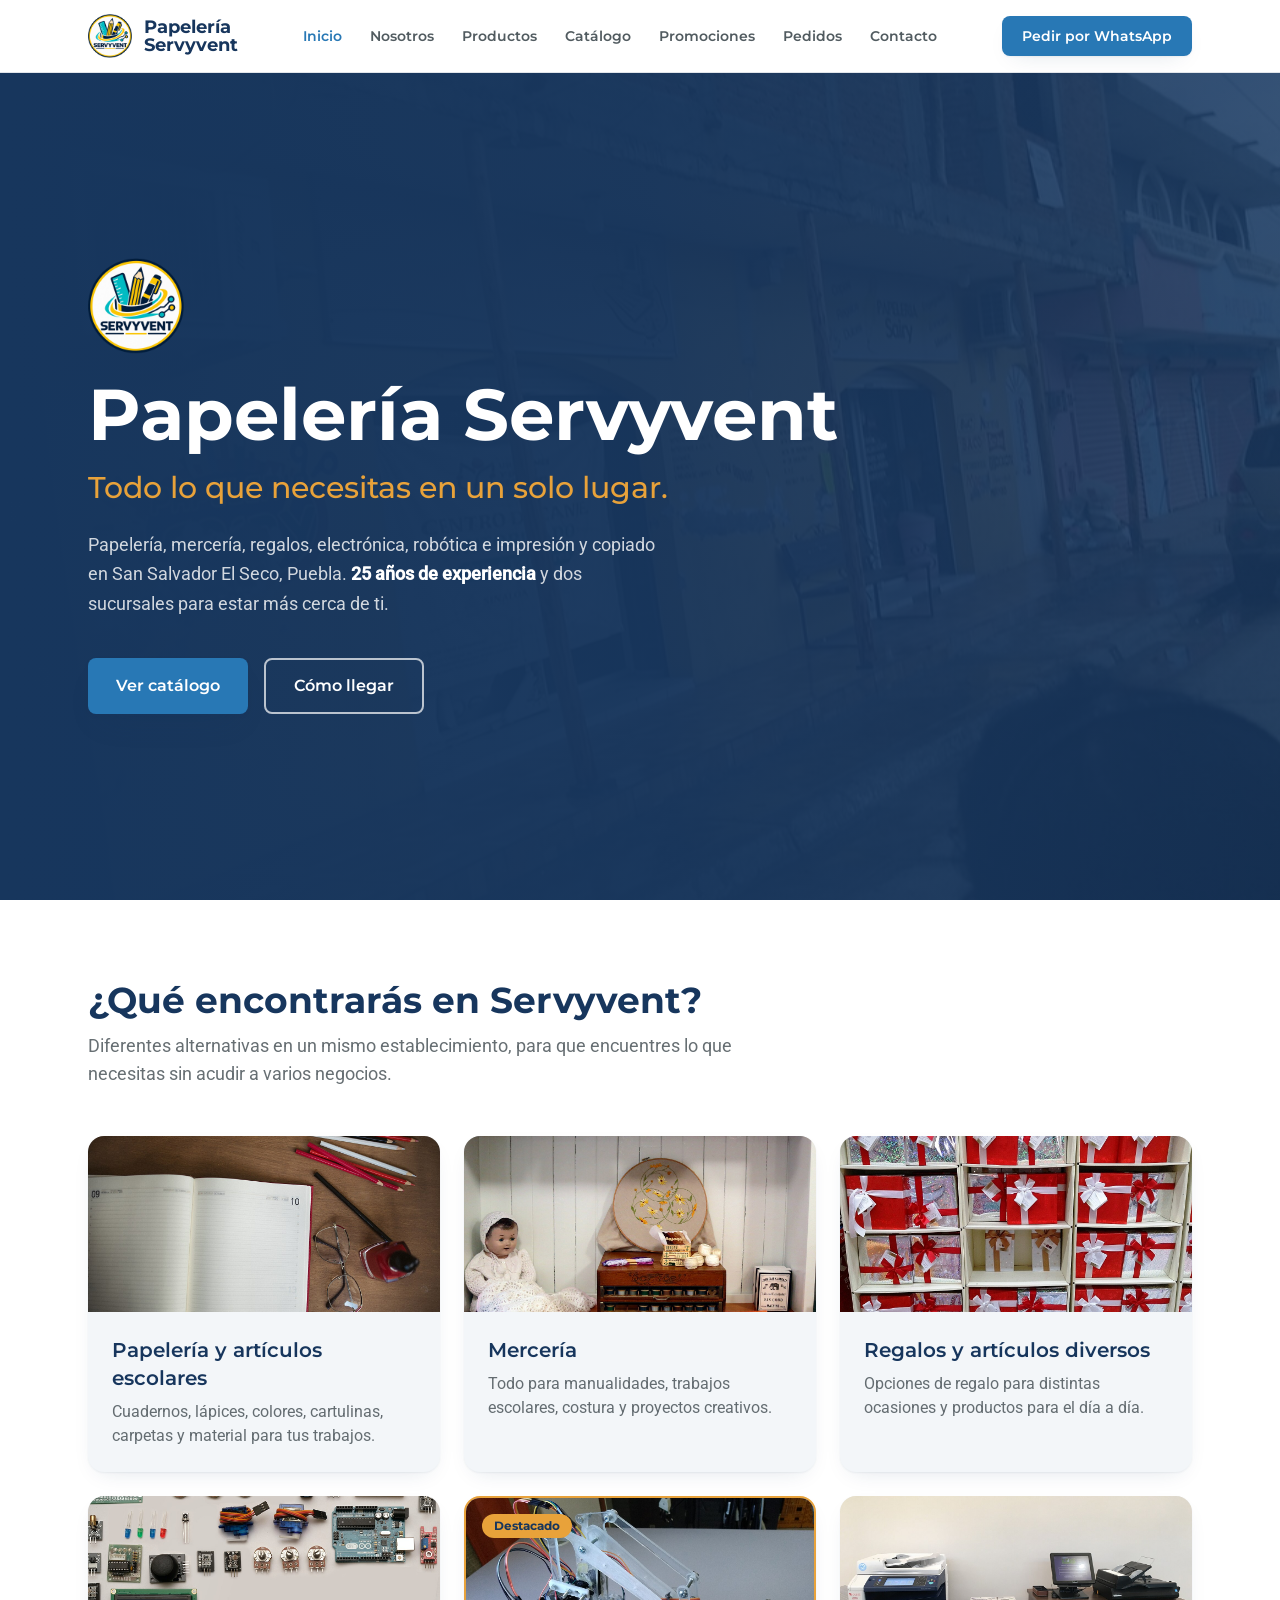
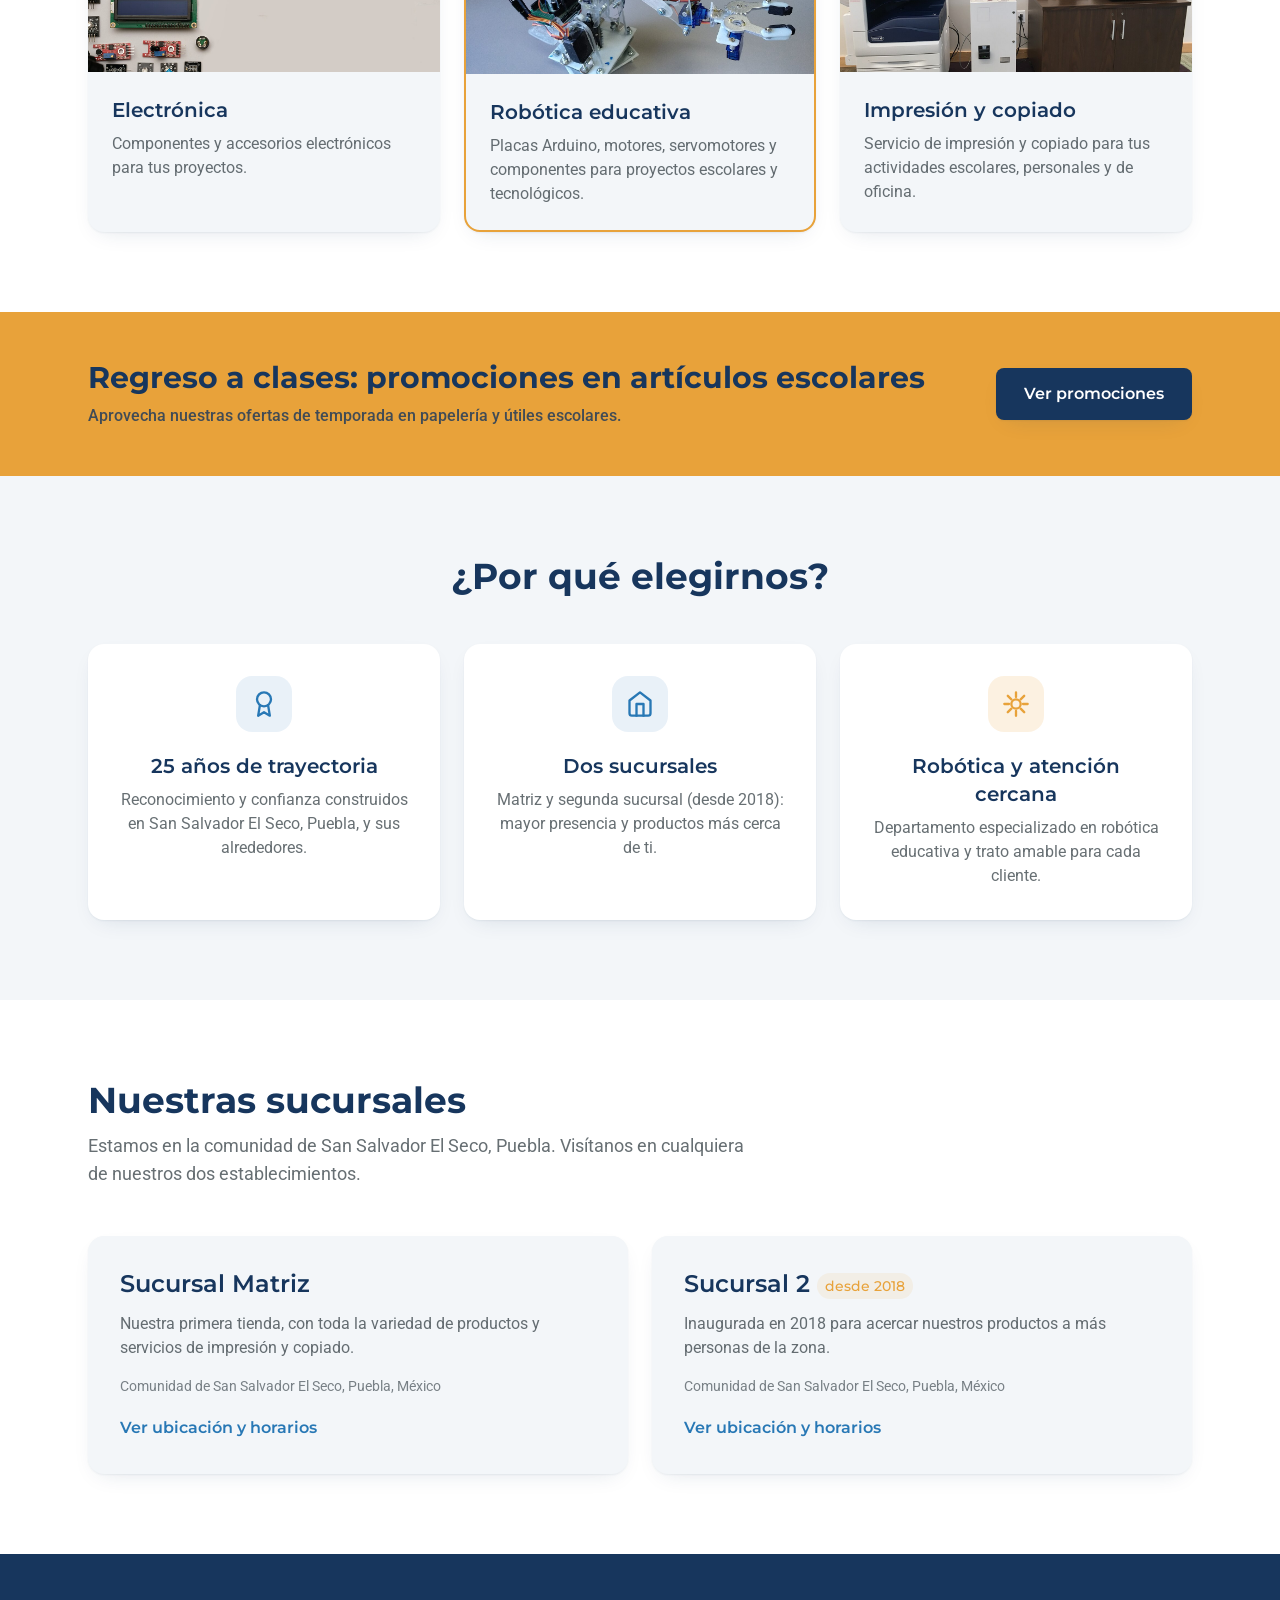
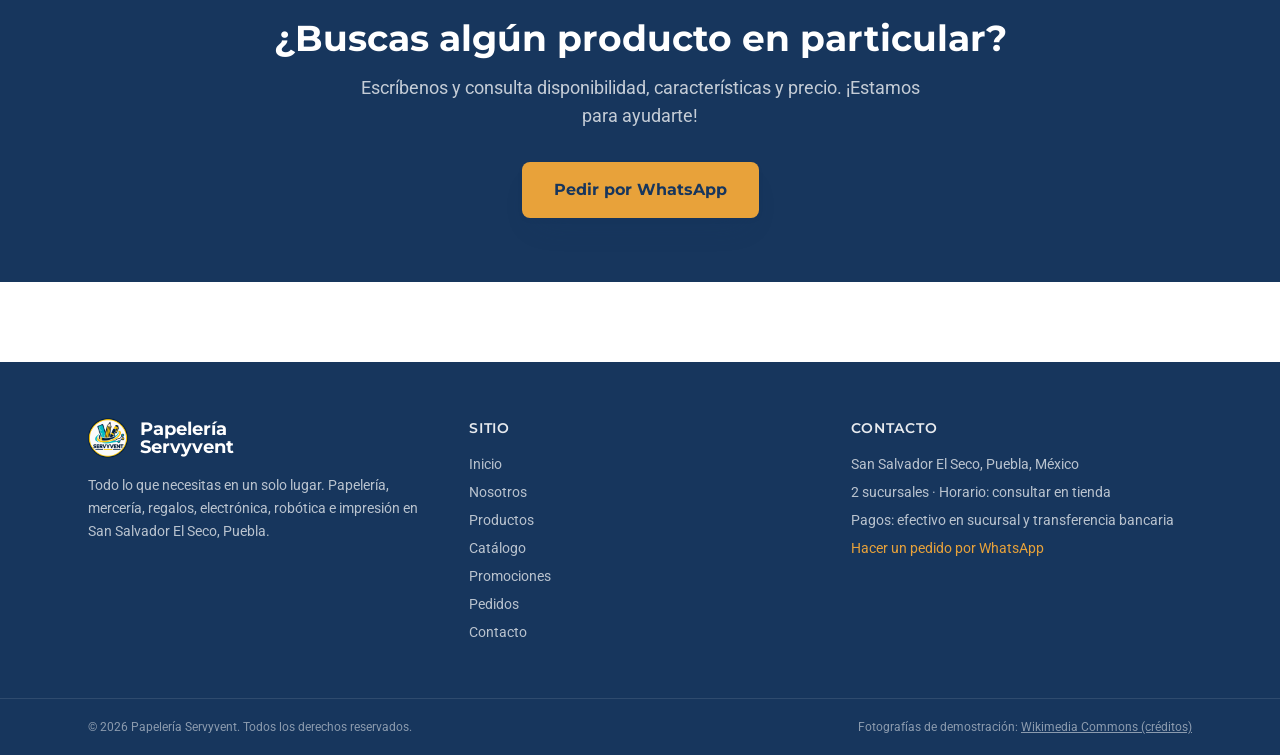
==== index.html @ 15187e7e "Sitio web Papelería Servyvent — versión inicial" ====
﻿<!DOCTYPE html>
<html lang="es">
<head>
<meta charset="UTF-8">
<meta name="viewport" content="width=device-width, initial-scale=1.0">
<title>Papelería Servyvent — Todo lo que necesitas en un solo lugar | San Salvador El Seco, Puebla</title>
<meta name="description" content="Papelería Servyvent en San Salvador El Seco, Puebla: papelería, mercería, regalos, electrónica, robótica e impresión y copiado. 25 años de experiencia y 2 sucursales.">
<link rel="stylesheet" href="assets/css/fonts.css">
<link rel="stylesheet" href="assets/css/tailwind.build.css">

<link rel="stylesheet" href="assets/css/site.css">
<link rel="icon" type="image/png" href="assets/img/logo-64.png">
</head>
<body data-page="inicio" class="bg-paper text-ink font-body antialiased">
<div id="site-header"></div>

<main class="pt-[72px]">

  <!-- ============ HERO ============ -->
  <section class="relative min-h-[calc(100vh-72px)] flex items-center bg-primary">
    <div class="absolute inset-0 zoom-img">
      <img src="assets/img/hero.jpg" alt="Interior de la papelería" class="opacity-25">
    </div>
    <div class="absolute inset-0 bg-gradient-to-r from-primary via-primary/85 to-primary/40"></div>
    <div class="relative max-w-wrap mx-auto px-6 py-24 w-full">
      <img data-enter src="assets/img/logo-512.png" alt="Logo de Papelería Servyvent" class="logo-hero">
      <h1 data-enter="2" class="mt-6 font-display font-bold text-white text-5xl md:text-7xl leading-[1.05]">
        Papelería Servyvent
      </h1>
      <p data-enter="3" class="mt-5 font-display font-medium text-highlight text-2xl md:text-3xl">
        Todo lo que necesitas en un solo lugar.
      </p>
      <p data-enter="4" class="mt-6 max-w-xl text-white/80 text-lg leading-relaxed">
        Papelería, mercería, regalos, electrónica, robótica e impresión y copiado
        en San Salvador El Seco, Puebla. <strong class="text-white font-semibold">25 a&ntilde;os de experiencia</strong> y dos sucursales para estar m&aacute;s cerca de ti.
      </p>
      <div data-enter="4" class="mt-10 flex flex-wrap gap-4">
        <a href="catalogo.html" class="press inline-flex items-center gap-2 bg-accent hover:bg-highlight hover:text-primary text-white font-display font-semibold px-7 py-3.5 rounded-lg shadow-lift text-base">Ver catálogo</a>
        <a href="contacto.html" class="press inline-flex items-center gap-2 border-2 border-white/70 hover:border-white hover:bg-white hover:text-primary text-white font-display font-semibold px-7 py-3.5 rounded-lg text-base transition-colors">Cómo llegar</a>
      </div>
    </div>
  </section>

  <!-- ============ CATEGORIAS ============ -->
  <section class="py-20">
    <div class="max-w-wrap mx-auto px-6">
      <h2 class="font-display font-bold text-primary text-3xl md:text-4xl">¿Qué encontrarás en Servyvent?</h2>
      <p class="mt-3 text-ink/70 max-w-2xl text-lg">Diferentes alternativas en un mismo establecimiento, para que encuentres lo que necesitas sin acudir a varios negocios.</p>

      <div class="mt-12 grid gap-6 sm:grid-cols-2 lg:grid-cols-3">
        <a href="productos.html#cat-papeleria" class="lift group bg-surface rounded-2xl overflow-hidden shadow-card block">
          <div class="zoom-img h-44"><img src="assets/img/papeleria.jpg" alt="Útiles escolares y de oficina" loading="lazy"></div>
          <div class="p-6">
            <h3 class="font-display font-semibold text-primary text-xl group-hover:text-accent transition-colors">Papelería y artículos escolares</h3>
            <p class="mt-2 text-ink/70">Cuadernos, lápices, colores, cartulinas, carpetas y material para tus trabajos.</p>
          </div>
        </a>
        <a href="productos.html#cat-merceria" class="lift group bg-surface rounded-2xl overflow-hidden shadow-card block">
          <div class="zoom-img h-44"><img src="assets/img/merceria.jpg" alt="Mercería y material para manualidades" loading="lazy"></div>
          <div class="p-6">
            <h3 class="font-display font-semibold text-primary text-xl group-hover:text-accent transition-colors">Mercería</h3>
            <p class="mt-2 text-ink/70">Todo para manualidades, trabajos escolares, costura y proyectos creativos.</p>
          </div>
        </a>
        <a href="productos.html#cat-regalos" class="lift group bg-surface rounded-2xl overflow-hidden shadow-card block">
          <div class="zoom-img h-44"><img src="assets/img/regalos.jpg" alt="Regalos y artículos diversos" loading="lazy"></div>
          <div class="p-6">
            <h3 class="font-display font-semibold text-primary text-xl group-hover:text-accent transition-colors">Regalos y artículos diversos</h3>
            <p class="mt-2 text-ink/70">Opciones de regalo para distintas ocasiones y productos para el día a día.</p>
          </div>
        </a>
        <a href="productos.html#cat-electronica" class="lift group bg-surface rounded-2xl overflow-hidden shadow-card block">
          <div class="zoom-img h-44"><img src="assets/img/electronica.jpg" alt="Electrónica y componentes" loading="lazy"></div>
          <div class="p-6">
            <h3 class="font-display font-semibold text-primary text-xl group-hover:text-accent transition-colors">Electrónica</h3>
            <p class="mt-2 text-ink/70">Componentes y accesorios electrónicos para tus proyectos.</p>
          </div>
        </a>
        <a href="productos.html#cat-robotica" class="lift group relative bg-surface rounded-2xl overflow-hidden shadow-card block border-2 border-highlight">
          <span class="absolute top-4 left-4 z-10 bg-highlight text-primary text-xs font-display font-bold px-3 py-1 rounded-full">Destacado</span>
          <div class="zoom-img h-44"><img src="assets/img/robotica.jpg" alt="Robótica: Arduino, motores y servomotores" loading="lazy"></div>
          <div class="p-6">
            <h3 class="font-display font-semibold text-primary text-xl group-hover:text-accent transition-colors">Robótica educativa</h3>
            <p class="mt-2 text-ink/70">Placas Arduino, motores, servomotores y componentes para proyectos escolares y tecnológicos.</p>
          </div>
        </a>
        <a href="productos.html#cat-servicios" class="lift group bg-surface rounded-2xl overflow-hidden shadow-card block">
          <div class="zoom-img h-44"><img src="assets/img/impresion.jpg" alt="Servicio de impresión y copiado" loading="lazy"></div>
          <div class="p-6">
            <h3 class="font-display font-semibold text-primary text-xl group-hover:text-accent transition-colors">Impresión y copiado</h3>
            <p class="mt-2 text-ink/70">Servicio de impresión y copiado para tus actividades escolares, personales y de oficina.</p>
          </div>
        </a>
      </div>
    </div>
  </section>

  <!-- ============ BANDA PROMO ============ -->
  <section class="bg-highlight">
    <div class="max-w-wrap mx-auto px-6 py-12 flex flex-col md:flex-row items-center justify-between gap-6">
      <div>
        <h2 class="font-display font-bold text-primary text-2xl md:text-3xl">Regreso a clases: promociones en artículos escolares</h2>
        <p class="mt-2 text-primary/80 font-medium">Aprovecha nuestras ofertas de temporada en papelería y útiles escolares.</p>
      </div>
      <a href="promociones.html" class="press shrink-0 inline-flex items-center gap-2 bg-primary hover:bg-accent text-white font-display font-semibold px-7 py-3.5 rounded-lg shadow-card">Ver promociones</a>
    </div>
  </section>

  <!-- ============ POR QUE SERVYVENT ============ -->
  <section class="py-20 bg-surface">
    <div class="max-w-wrap mx-auto px-6">
      <h2 class="font-display font-bold text-primary text-3xl md:text-4xl text-center">¿Por qué elegirnos?</h2>
      <div class="mt-12 grid gap-6 md:grid-cols-3">
        <div class="lift bg-paper rounded-2xl p-8 shadow-card text-center">
          <div class="w-14 h-14 mx-auto rounded-2xl bg-accent/10 text-accent flex items-center justify-center">
            <svg viewBox="0 0 24 24" width="28" height="28" fill="none" stroke="currentColor" stroke-width="2" stroke-linecap="round" stroke-linejoin="round"><circle cx="12" cy="8" r="6"/><path d="M15.5 13 17 22l-5-3-5 3 1.5-9"/></svg>
          </div>
          <h3 class="mt-5 font-display font-semibold text-primary text-xl">25 años de trayectoria</h3>
          <p class="mt-2 text-ink/70">Reconocimiento y confianza construidos en San Salvador El Seco, Puebla, y sus alrededores.</p>
        </div>
        <div class="lift bg-paper rounded-2xl p-8 shadow-card text-center">
          <div class="w-14 h-14 mx-auto rounded-2xl bg-accent/10 text-accent flex items-center justify-center">
            <svg viewBox="0 0 24 24" width="28" height="28" fill="none" stroke="currentColor" stroke-width="2" stroke-linecap="round" stroke-linejoin="round"><path d="M3 9l9-7 9 7v11a2 2 0 0 1-2 2H5a2 2 0 0 1-2-2z"/><path d="M9 22V12h6v10"/></svg>
          </div>
          <h3 class="mt-5 font-display font-semibold text-primary text-xl">Dos sucursales</h3>
          <p class="mt-2 text-ink/70">Matriz y segunda sucursal (desde 2018): mayor presencia y productos más cerca de ti.</p>
        </div>
        <div class="lift bg-paper rounded-2xl p-8 shadow-card text-center">
          <div class="w-14 h-14 mx-auto rounded-2xl bg-highlight/15 text-highlight flex items-center justify-center">
            <svg viewBox="0 0 24 24" width="28" height="28" fill="none" stroke="currentColor" stroke-width="2" stroke-linecap="round" stroke-linejoin="round"><path d="M12 2v4M12 18v4M2 12h4M18 12h4M5 5l3 3M16 16l3 3M19 5l-3 3M8 16l-3 3"/><circle cx="12" cy="12" r="4"/></svg>
          </div>
          <h3 class="mt-5 font-display font-semibold text-primary text-xl">Robótica y atención cercana</h3>
          <p class="mt-2 text-ink/70">Departamento especializado en robótica educativa y trato amable para cada cliente.</p>
        </div>
      </div>
    </div>
  </section>

  <!-- ============ SUCURSALES ============ -->
  <section class="py-20">
    <div class="max-w-wrap mx-auto px-6">
      <h2 class="font-display font-bold text-primary text-3xl md:text-4xl">Nuestras sucursales</h2>
      <p class="mt-3 text-ink/70 text-lg max-w-2xl">Estamos en la comunidad de San Salvador El Seco, Puebla. Visítanos en cualquiera de nuestros dos establecimientos.</p>
      <div class="mt-12 grid gap-6 md:grid-cols-2">
        <div class="lift bg-surface rounded-2xl p-8 shadow-card">
          <h3 class="font-display font-semibold text-primary text-2xl">Sucursal Matriz</h3>
          <p class="mt-3 text-ink/70">Nuestra primera tienda, con toda la variedad de productos y servicios de impresión y copiado.</p>
          <p class="mt-4 text-sm text-ink/60">Comunidad de San Salvador El Seco, Puebla, México</p>
          <a href="contacto.html" class="u-link mt-5 inline-block font-display font-semibold text-accent">Ver ubicación y horarios</a>
        </div>
        <div class="lift bg-surface rounded-2xl p-8 shadow-card">
          <h3 class="font-display font-semibold text-primary text-2xl">Sucursal 2 <span class="text-sm font-medium text-highlight bg-highlight/10 px-2 py-1 rounded-full align-middle">desde 2018</span></h3>
          <p class="mt-3 text-ink/70">Inaugurada en 2018 para acercar nuestros productos a más personas de la zona.</p>
          <p class="mt-4 text-sm text-ink/60">Comunidad de San Salvador El Seco, Puebla, México</p>
          <a href="contacto.html" class="u-link mt-5 inline-block font-display font-semibold text-accent">Ver ubicación y horarios</a>
        </div>
      </div>
    </div>
  </section>

  <!-- ============ CTA FINAL ============ -->
  <section class="bg-primary">
    <div class="max-w-wrap mx-auto px-6 py-16 text-center">
      <h2 class="font-display font-bold text-white text-3xl md:text-4xl">¿Buscas algún producto en particular?</h2>
      <p class="mt-4 text-white/75 text-lg max-w-xl mx-auto">Escríbenos y consulta disponibilidad, características y precio. ¡Estamos para ayudarte!</p>
      <a href="pedidos.html" class="press mt-8 inline-flex items-center gap-2 bg-highlight hover:bg-accent hover:text-white text-primary font-display font-bold px-8 py-4 rounded-lg shadow-lift text-base">Pedir por WhatsApp</a>
    </div>
  </section>

</main>
<div id="site-footer"></div>
<script src="assets/js/layout.js"></script>
<script src="assets/js/main.js"></script>
</body>
</html>
---- assets/css/fonts.css ----
/* ============================================================
   Fuentes locales para funcionamiento OFFLINE (sin internet)
   Montserrat (500, 600, 700) y Roboto (400, 500, 400 italic)
   woff2 descargados de Google Fonts (fonts.gstatic.com), subset latin
   ============================================================ */

@font-face {
  font-family: 'Montserrat';
  font-style: normal;
  font-weight: 500;
  font-display: swap;
  src: url('../fonts/montserrat-500.woff2') format('woff2');
}

@font-face {
  font-family: 'Montserrat';
  font-style: normal;
  font-weight: 600;
  font-display: swap;
  src: url('../fonts/montserrat-600.woff2') format('woff2');
}

@font-face {
  font-family: 'Montserrat';
  font-style: normal;
  font-weight: 700;
  font-display: swap;
  src: url('../fonts/montserrat-700.woff2') format('woff2');
}

@font-face {
  font-family: 'Roboto';
  font-style: italic;
  font-weight: 400;
  font-display: swap;
  src: url('../fonts/roboto-400-italic.woff2') format('woff2');
}

@font-face {
  font-family: 'Roboto';
  font-style: normal;
  font-weight: 400;
  font-display: swap;
  src: url('../fonts/roboto-400.woff2') format('woff2');
}

@font-face {
  font-family: 'Roboto';
  font-style: normal;
  font-weight: 500;
  font-display: swap;
  src: url('../fonts/roboto-500.woff2') format('woff2');
}
---- assets/css/site.css ----
﻿/* ============================================================
   Papeleria Servyvent - estilos globales propios (sobre Tailwind)
   Micro-interacciones: hover lift, zoom en fotos, press en botones,
   subrayado que se dibuja, entrada del hero una sola vez al cargar.
   ============================================================ */

@keyframes riseIn {
  from { opacity: 0; transform: translateY(26px); }
  to   { opacity: 1; transform: translateY(0); }
}
[data-enter]     { animation: riseIn .7s cubic-bezier(.22,.61,.36,1) both; }
[data-enter="2"] { animation-delay: .12s; }
[data-enter="3"] { animation-delay: .24s; }
[data-enter="4"] { animation-delay: .36s; }

@media (prefers-reduced-motion: reduce) {
  [data-enter] { animation: none; }
  * { transition-duration: .01ms !important; }
}

.lift { transition: transform .25s ease, box-shadow .25s ease; }
.lift:hover { transform: translateY(-2px); box-shadow: 0 2px 4px rgba(23,54,93,.08), 0 18px 36px -18px rgba(23,54,93,.30); }

.zoom-img { overflow: hidden; }
.zoom-img img { transition: transform .5s ease; display: block; width: 100%; height: 100%; object-fit: cover; }
.zoom-img:hover img { transform: scale(1.03); }

.press { transition: transform .12s ease, background-color .2s ease, box-shadow .2s ease; }
.press:active { transform: scale(.97); }

.u-link {
  background-image: linear-gradient(currentColor, currentColor);
  background-size: 0% 2px;
  background-repeat: no-repeat;
  background-position: 0 100%;
  transition: background-size .3s ease;
  padding-bottom: 2px;
}
.u-link:hover { background-size: 100% 2px; }

:focus-visible { outline: 3px solid rgba(40,120,181,.55); outline-offset: 2px; border-radius: 4px; }

html { scroll-behavior: smooth; }
section[id], [id^="cat-"] { scroll-margin-top: 96px; }

.step-num {
  font-family: Montserrat, sans-serif;
  font-weight: 700;
  background: #2878B5;
  color: #fff;
  width: 2.75rem; height: 2.75rem;
  border-radius: 9999px;
  display: flex; align-items: center; justify-content: center;
  flex-shrink: 0;
}

/* Logo real de Servyvent (assets/img/logo-512.png) */
.logo-img    { height: 2.75rem; width: auto; display: block; }
.logo-footer { height: 2.5rem; width: auto; display: block; }
.logo-hero   { height: 6rem; width: auto; display: block; }
.logo-chip   { background: #fff; border-radius: .75rem; padding: .375rem; display: inline-flex; }
.logo-chip-lg{ background: #fff; border-radius: 1rem; padding: 1rem; display: inline-flex; box-shadow: 0 2px 4px rgba(23,54,93,.08), 0 16px 32px -16px rgba(23,54,93,.28); }
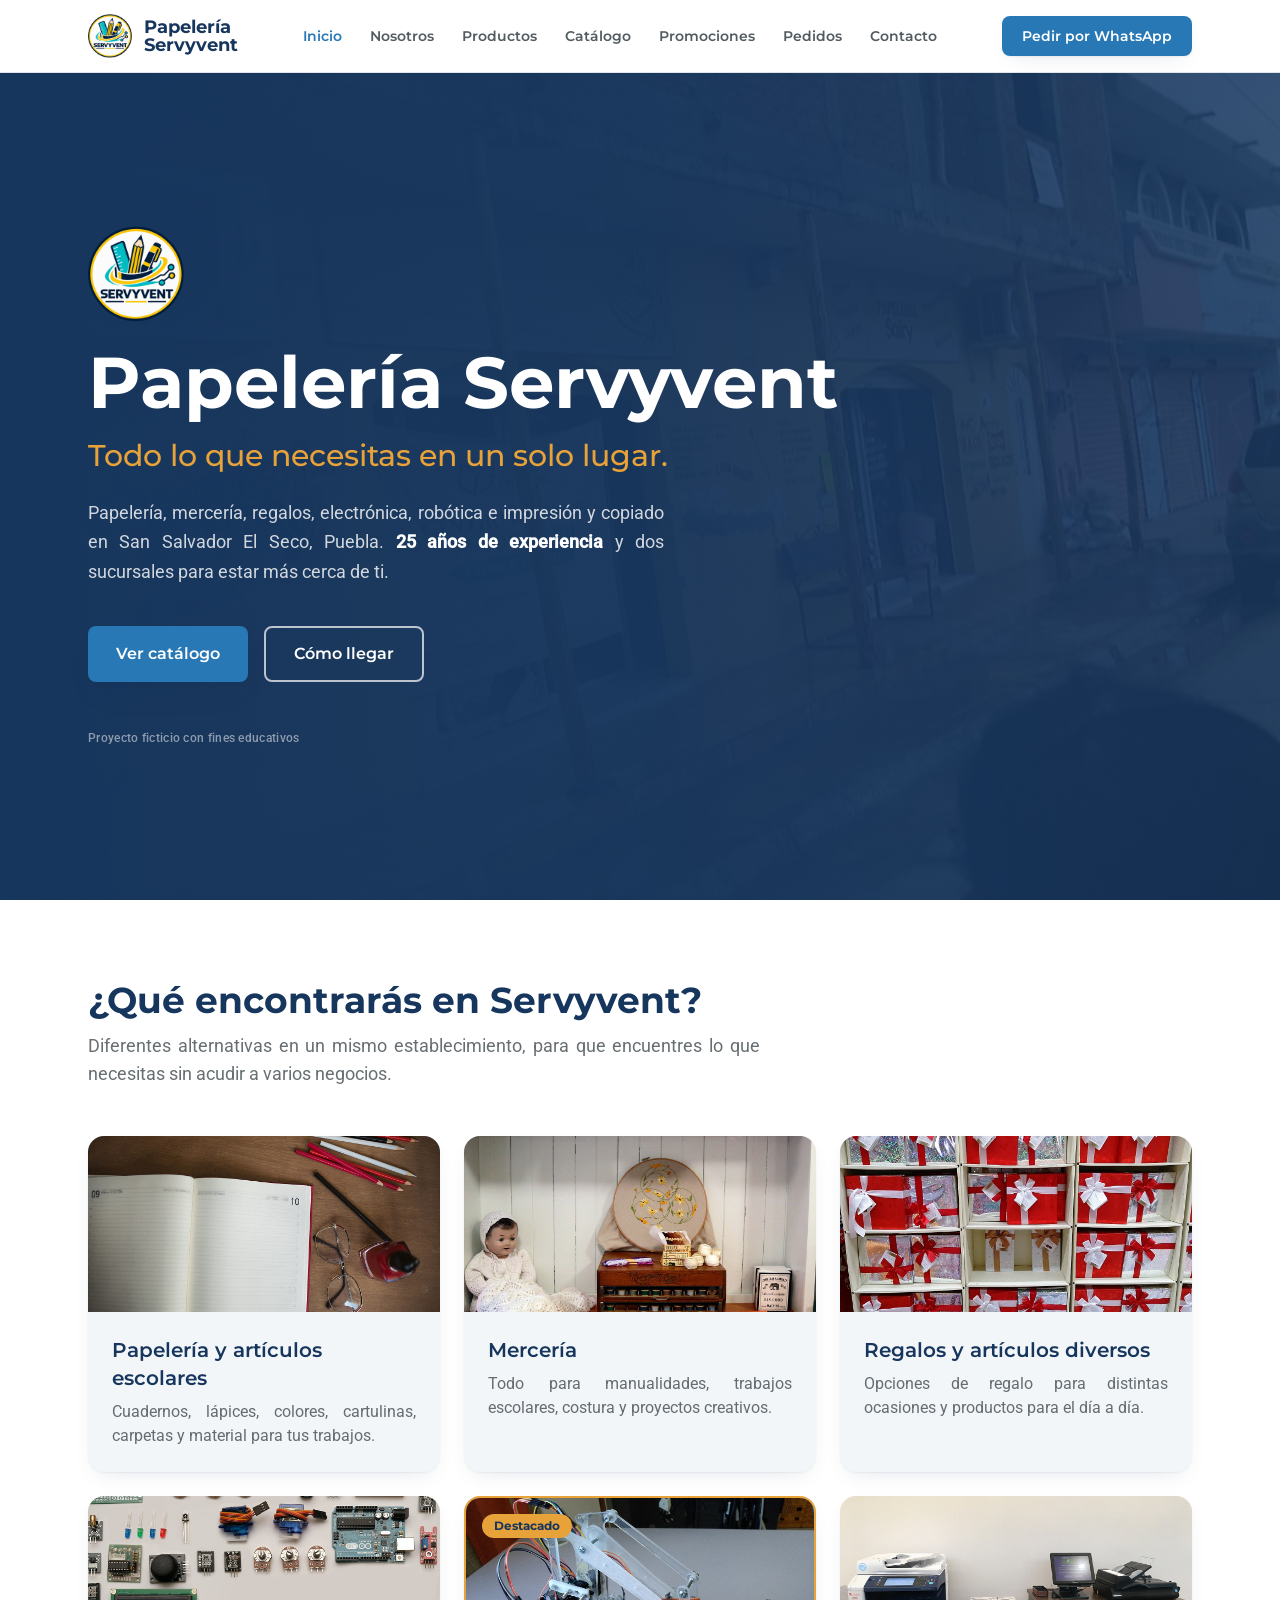
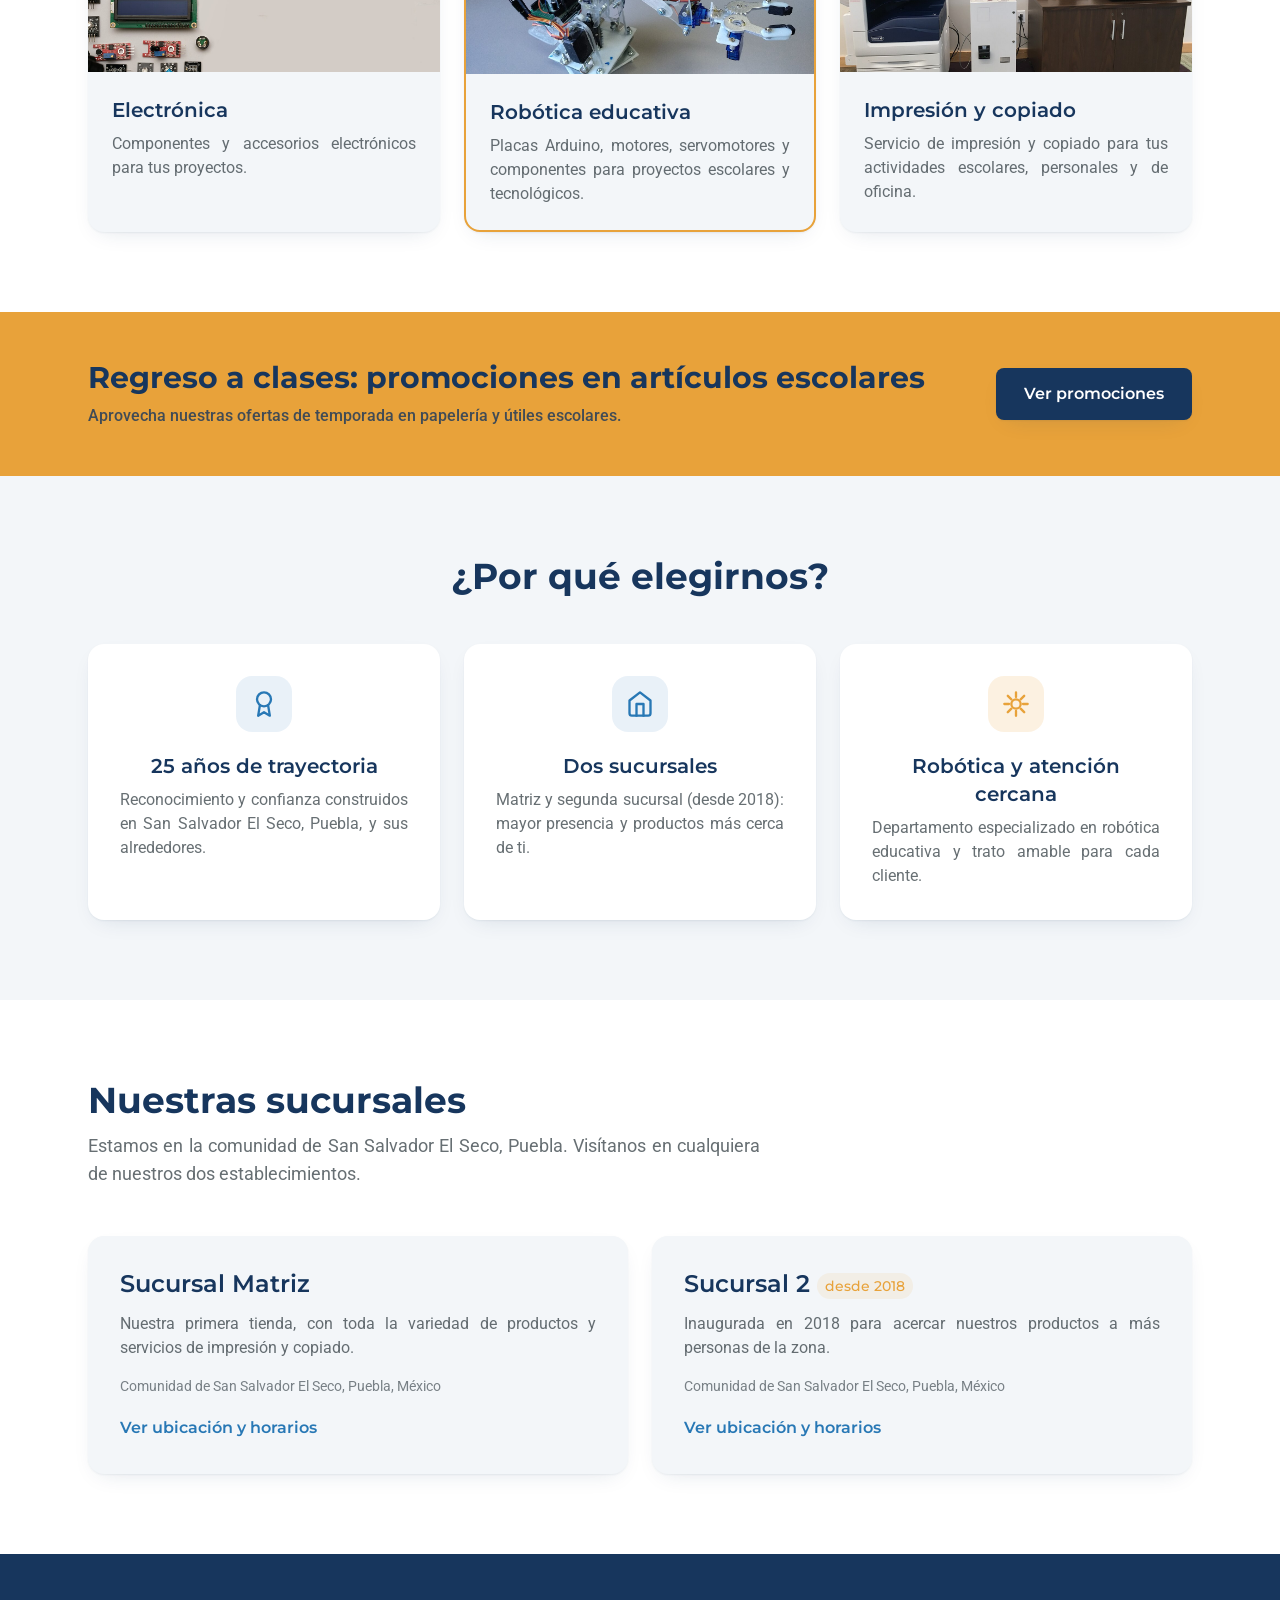
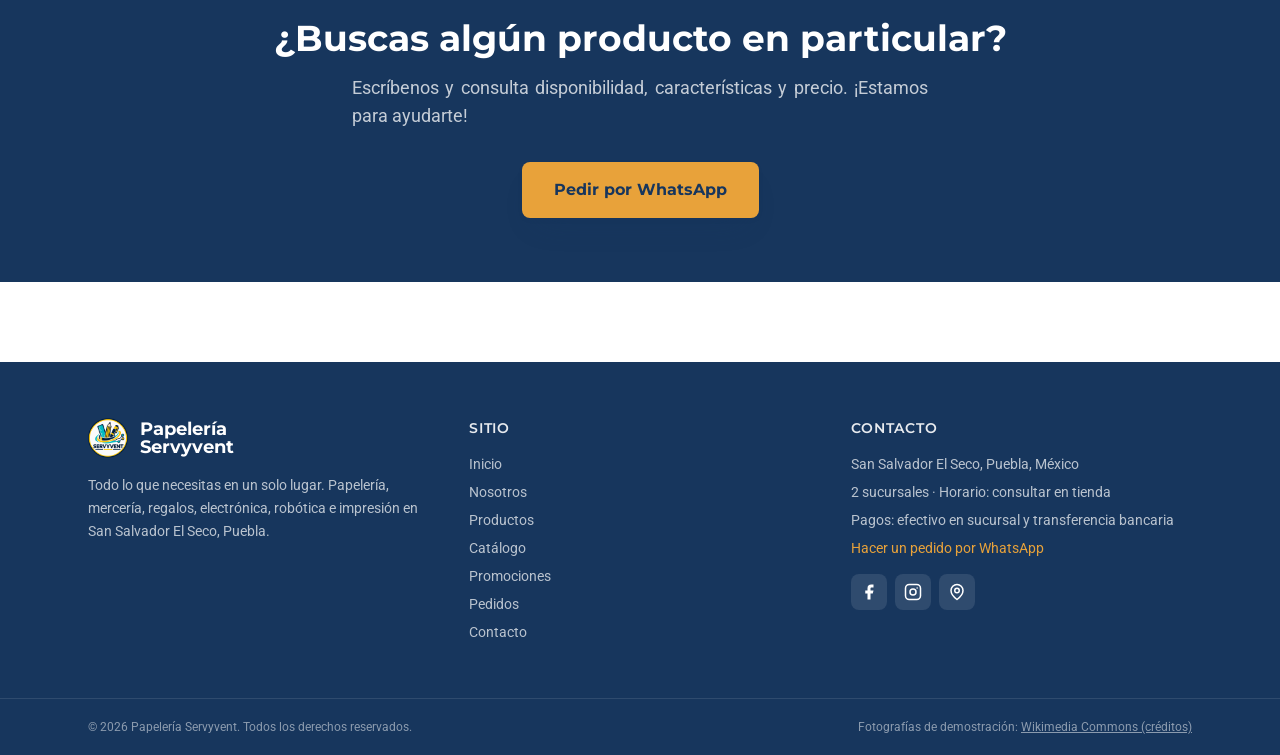
==== commit 970ac4c5: "Textos justificados; leyenda 'Proyecto ficticio' en inicio; redes sociales reales (FB/IG/Maps) en co" ====
--- a/index.html
+++ b/index.html
@@ -38,6 +38,7 @@
         <a href="catalogo.html" class="press inline-flex items-center gap-2 bg-accent hover:bg-highlight hover:text-primary text-white font-display font-semibold px-7 py-3.5 rounded-lg shadow-lift text-base">Ver catálogo</a>
         <a href="contacto.html" class="press inline-flex items-center gap-2 border-2 border-white/70 hover:border-white hover:bg-white hover:text-primary text-white font-display font-semibold px-7 py-3.5 rounded-lg text-base transition-colors">Cómo llegar</a>
       </div>
+      <p class="mt-12 text-xs font-medium tracking-wide text-white/50">Proyecto ficticio con fines educativos</p>
     </div>
   </section>
 
@@ -177,3 +178,4 @@
 
 
 
+
--- a/assets/css/site.css
+++ b/assets/css/site.css
@@ -61,3 +61,12 @@
 .logo-chip   { background: #fff; border-radius: .75rem; padding: .375rem; display: inline-flex; }
 .logo-chip-lg{ background: #fff; border-radius: 1rem; padding: 1rem; display: inline-flex; box-shadow: 0 2px 4px rgba(23,54,93,.08), 0 16px 32px -16px rgba(23,54,93,.28); }
 
+
+/* Textos justificados (pedido del cliente) */
+main p { text-align: justify; hyphens: auto; -webkit-hyphens: auto; }
+
+/* Iconos de redes sociales en el footer */
+.soc { width: 2.25rem; height: 2.25rem; border-radius: .5rem; background: rgba(255,255,255,.10); color: #fff; display: inline-flex; align-items: center; justify-content: center; transition: background-color .2s ease, color .2s ease, transform .2s ease; }
+.soc:hover { background: #E8A23A; color: #17365D; transform: translateY(-2px); }
+.soc-row { display: flex; gap: .5rem; padding-top: .5rem; }
+
